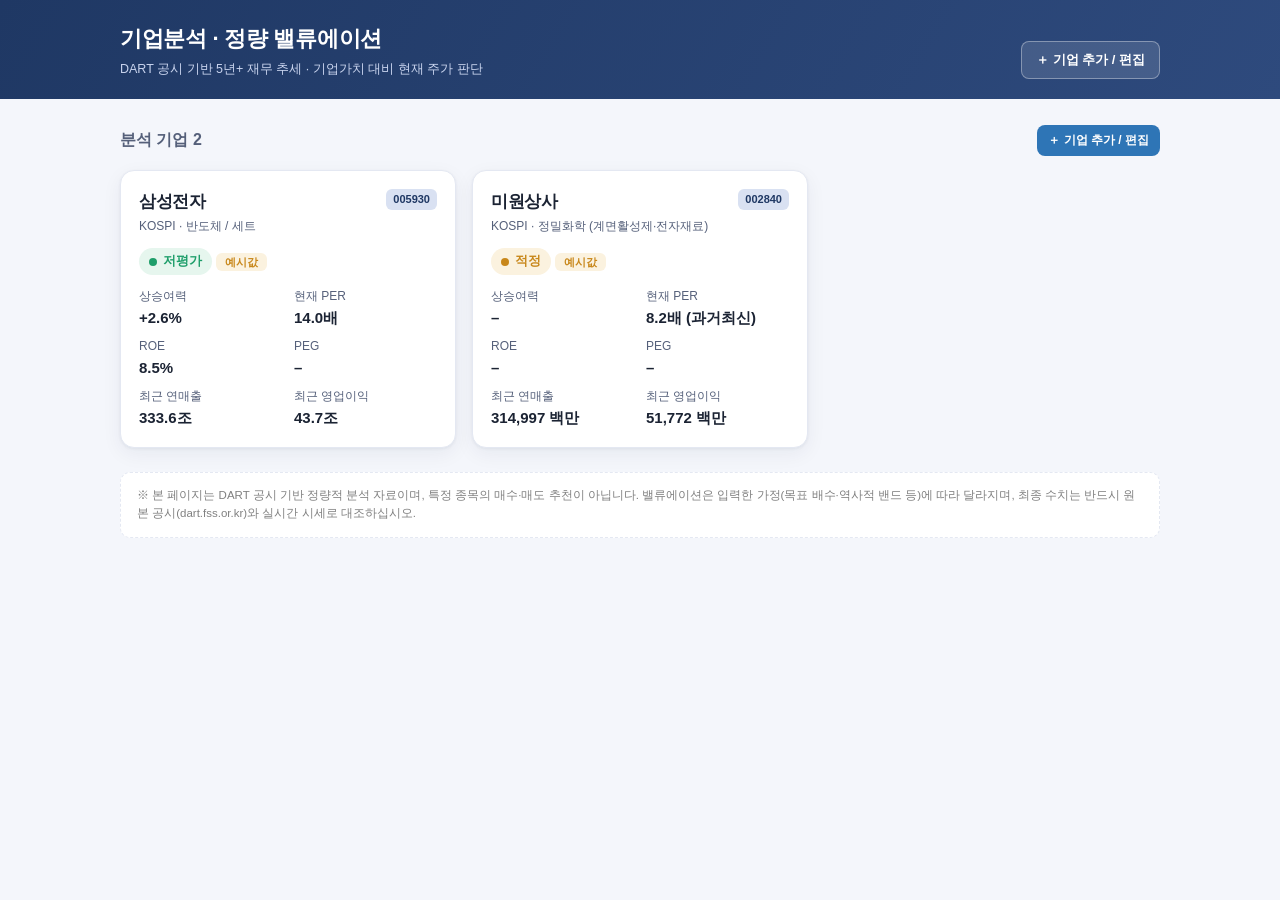
==== index.html @ 5b6ee61e "기업분석 정적 사이트 — 초기 커밋 (밸류에이션·성장지표·OpenDART 수집·가중 프리셋) Co-Authored-By: Claude Fable 5 <noreply@anthropi" ====
<!DOCTYPE html>
<html lang="ko">
<head>
  <meta charset="UTF-8" />
  <meta name="viewport" content="width=device-width, initial-scale=1.0" />
  <title>기업분석 — 정량 밸류에이션</title>
  <meta name="description" content="DART 공시 기반 기업 정량 분석 · 기업가치 대비 현재 주가 판단" />
  <link rel="stylesheet" href="assets/css/style.css" />
</head>
<body>
  <header class="site-header">
    <div class="wrap">
      <div class="brand">
        <h1>기업분석 · 정량 밸류에이션</h1>
        <p>DART 공시 기반 5년+ 재무 추세 · 기업가치 대비 현재 주가 판단</p>
      </div>
      <div class="header-actions">
        <a class="btn ghost" href="editor.html">＋ 기업 추가 / 편집</a>
      </div>
    </div>
  </header>

  <main>
    <div class="wrap" id="app">
      <!-- 목록/상세가 여기에 렌더링됩니다 -->
    </div>
  </main>

  <script src="assets/js/data.js"></script>
  <script src="assets/js/valuation.js"></script>
  <script src="assets/js/charts.js"></script>
  <script src="assets/js/app.js"></script>
</body>
</html>
---- assets/css/style.css ----
/* =============================================================================
 * style.css — 기업분석 대시보드
 * =========================================================================== */
:root {
  --navy: #1f3864;
  --navy-2: #2e4a7d;
  --blue: #2e75b6;
  --orange: #ed7d31;
  --grey: #808080;
  --light: #d9e1f2;
  --bg: #f4f6fb;
  --card: #ffffff;
  --ink: #1b2333;
  --ink-2: #55607a;
  --line: #e4e8f2;
  --green: #1e9e6a;
  --green-bg: #e6f6ee;
  --amber: #c8871a;
  --amber-bg: #fbf2df;
  --red: #d1495b;
  --red-bg: #fbe9ec;
  --shadow: 0 1px 3px rgba(20, 32, 60, .06), 0 6px 20px rgba(20, 32, 60, .06);
}

* { box-sizing: border-box; }
html, body { margin: 0; padding: 0; }
body {
  font-family: "Pretendard", "Malgun Gothic", "맑은 고딕", -apple-system, "Segoe UI", sans-serif;
  background: var(--bg);
  color: var(--ink);
  line-height: 1.55;
  -webkit-font-smoothing: antialiased;
}
a { color: var(--blue); text-decoration: none; }
a:hover { text-decoration: underline; }

/* ---------- Header ---------- */
.site-header {
  background: linear-gradient(120deg, var(--navy) 0%, var(--navy-2) 100%);
  color: #fff;
  padding: 22px 0 20px;
}
.wrap { max-width: 1080px; margin: 0 auto; padding: 0 20px; }
.site-header .wrap { display: flex; align-items: flex-end; justify-content: space-between; gap: 16px; flex-wrap: wrap; }
.brand h1 { margin: 0; font-size: 22px; letter-spacing: -.3px; }
.brand p { margin: 4px 0 0; font-size: 12.5px; color: #c9d4ee; }
.header-actions { display: flex; gap: 8px; }

.btn {
  display: inline-flex; align-items: center; gap: 6px;
  padding: 8px 14px; border-radius: 8px; font-size: 13px; font-weight: 600;
  border: 1px solid transparent; cursor: pointer; background: #fff; color: var(--navy);
  transition: transform .05s ease, box-shadow .15s ease, background .15s ease;
}
.btn:hover { text-decoration: none; box-shadow: var(--shadow); }
.btn:active { transform: translateY(1px); }
.btn.ghost { background: rgba(255, 255, 255, .12); color: #fff; border-color: rgba(255, 255, 255, .35); }
.btn.ghost:hover { background: rgba(255, 255, 255, .2); }
.btn.primary { background: var(--blue); color: #fff; }
.btn.primary:hover { background: #2364a0; }
.btn.sm { padding: 5px 10px; font-size: 12px; }
.btn.danger { color: var(--red); border-color: #f0c4cb; background: #fff; }

/* ---------- Gallery ---------- */
main { padding: 26px 0 60px; }
.gallery-head { display: flex; align-items: center; justify-content: space-between; margin-bottom: 14px; }
.gallery-head h2 { font-size: 16px; margin: 0; color: var(--ink-2); font-weight: 700; }
.grid {
  display: grid; grid-template-columns: repeat(auto-fill, minmax(300px, 1fr)); gap: 16px;
}
.card {
  background: var(--card); border: 1px solid var(--line); border-radius: 14px; padding: 18px;
  box-shadow: var(--shadow); cursor: pointer; transition: transform .12s ease, box-shadow .15s ease;
  display: flex; flex-direction: column; gap: 12px;
}
.card:hover { transform: translateY(-2px); box-shadow: 0 8px 28px rgba(20, 32, 60, .12); }
.card-top { display: flex; align-items: flex-start; justify-content: space-between; gap: 10px; }
.card-name { font-size: 17px; font-weight: 800; letter-spacing: -.3px; }
.card-meta { font-size: 12px; color: var(--ink-2); margin-top: 2px; }
.ticker-chip {
  font-size: 11px; color: var(--navy); background: var(--light); border-radius: 6px;
  padding: 2px 7px; font-weight: 700; white-space: nowrap;
}
.card-mini { display: grid; grid-template-columns: 1fr 1fr; gap: 8px 12px; }
.mini { font-size: 12px; color: var(--ink-2); }
.mini b { display: block; font-size: 15px; color: var(--ink); font-weight: 700; }

/* ---------- Signal badge ---------- */
.signal {
  display: inline-flex; align-items: center; gap: 6px; font-weight: 800; font-size: 12.5px;
  padding: 4px 10px; border-radius: 20px; white-space: nowrap;
}
.signal .dot { width: 8px; height: 8px; border-radius: 50%; }
.signal.under { background: var(--green-bg); color: var(--green); }
.signal.under .dot { background: var(--green); }
.signal.fair { background: var(--amber-bg); color: var(--amber); }
.signal.fair .dot { background: var(--amber); }
.signal.over { background: var(--red-bg); color: var(--red); }
.signal.over .dot { background: var(--red); }
.signal.na { background: #eef1f6; color: var(--grey); }
.signal.na .dot { background: var(--grey); }
.signal.lg { font-size: 15px; padding: 7px 16px; }

/* ---------- Detail view ---------- */
.detail-head { display: flex; align-items: flex-start; justify-content: space-between; gap: 16px; flex-wrap: wrap; margin-bottom: 6px; }
.detail-title { display: flex; align-items: center; gap: 12px; flex-wrap: wrap; }
.detail-title h2 { margin: 0; font-size: 26px; letter-spacing: -.5px; }
.detail-sub { color: var(--ink-2); font-size: 13px; margin: 2px 0 0; }
.back-link { font-size: 13px; color: var(--ink-2); display: inline-flex; gap: 4px; align-items: center; margin-bottom: 12px; }

.section { background: var(--card); border: 1px solid var(--line); border-radius: 14px; padding: 20px 22px; box-shadow: var(--shadow); margin-top: 18px; }
.section h3 { margin: 0 0 4px; font-size: 15px; color: var(--navy); }
.section .hint { font-size: 12px; color: var(--ink-2); margin: 0 0 14px; }

/* Valuation verdict block */
.verdict { display: grid; grid-template-columns: auto 1fr; gap: 20px; align-items: center; }
.verdict-left { text-align: center; padding-right: 20px; border-right: 1px solid var(--line); }
.verdict-left .upside { font-size: 30px; font-weight: 800; letter-spacing: -1px; margin: 8px 0 2px; }
.verdict-left .upside.pos { color: var(--green); }
.verdict-left .upside.neg { color: var(--red); }
.verdict-left small { color: var(--ink-2); font-size: 12px; }
.metric-grid { display: grid; grid-template-columns: repeat(auto-fit, minmax(120px, 1fr)); gap: 14px 18px; }
.metric { }
.metric .lbl { font-size: 12px; color: var(--ink-2); }
.metric .val { font-size: 18px; font-weight: 700; margin-top: 1px; }
.metric .sub { font-size: 11px; color: var(--grey); }

/* PER band bar */
.band { margin-top: 6px; }
.band-track { position: relative; height: 8px; border-radius: 6px; background: linear-gradient(90deg, var(--green-bg), var(--amber-bg), var(--red-bg)); }
.band-marker { position: absolute; top: -4px; width: 3px; height: 16px; background: var(--navy); border-radius: 2px; transform: translateX(-50%); }
.band-scale { display: flex; justify-content: space-between; font-size: 11px; color: var(--ink-2); margin-top: 4px; }

.example-badge { font-size: 11px; font-weight: 700; color: var(--amber); background: var(--amber-bg); padding: 3px 9px; border-radius: 6px; }

/* Table */
.tbl-scroll { overflow-x: auto; }
table.fin { width: 100%; border-collapse: collapse; font-size: 12.5px; }
table.fin th, table.fin td { padding: 7px 10px; text-align: right; border-bottom: 1px solid var(--line); white-space: nowrap; }
table.fin th { background: var(--navy); color: #fff; font-weight: 600; position: sticky; top: 0; }
table.fin td:first-child, table.fin th:first-child { text-align: center; }
table.fin tr.sum td { background: var(--light); font-weight: 700; }
table.fin tbody tr:hover td { background: #f7f9fd; }

/* Chart */
.chart-box { width: 100%; overflow-x: auto; }
.combo-chart { width: 100%; height: auto; min-width: 560px; display: block; }
.combo-chart .grid { stroke: #eef1f6; stroke-width: 1; }
.combo-chart .grid.zero { stroke: #c7cee0; }
.combo-chart .axis-lbl { fill: var(--ink-2); font-size: 10px; }
.combo-chart .axis-lbl.r { fill: var(--grey); }
.combo-chart .bar { }
.combo-chart .line { }
.chart-legend { display: flex; gap: 18px; justify-content: center; margin-top: 6px; font-size: 12px; color: var(--ink-2); flex-wrap: wrap; }
.legend-item { display: inline-flex; align-items: center; gap: 6px; }
.legend-mark { width: 14px; height: 10px; border-radius: 2px; display: inline-block; }
.legend-mark.line { height: 3px; border-radius: 2px; }

/* Commentary */
.commentary-item { padding: 12px 0; border-bottom: 1px dashed var(--line); }
.commentary-item:last-child { border-bottom: none; }
.commentary-item h4 { margin: 0 0 4px; font-size: 13.5px; color: var(--navy); }
.commentary-item p { margin: 0; font-size: 13px; color: var(--ink); }

/* Empty / disclaimer */
.empty { text-align: center; padding: 60px 20px; color: var(--ink-2); }
.empty h3 { color: var(--ink); }
.disclaimer { font-size: 11.5px; color: var(--grey); margin-top: 24px; padding: 14px 16px; background: #fff; border: 1px dashed var(--line); border-radius: 10px; }

/* ---------- Editor ---------- */
.editor-layout { display: block; }              /* 미리보기는 폼 아래 전체폭 */
.form-panel { max-width: 900px; }
.field { margin-bottom: 14px; }
.field label { display: block; font-size: 12.5px; font-weight: 600; color: var(--ink-2); margin-bottom: 4px; }
.field .desc { font-size: 11px; color: var(--grey); font-weight: 400; }
.field input, .field select, .field textarea {
  width: 100%; padding: 8px 10px; border: 1px solid var(--line); border-radius: 8px; font-size: 13px;
  font-family: inherit; color: var(--ink); background: #fff;
}
.field input:focus, .field textarea:focus, .field select:focus { outline: none; border-color: var(--blue); box-shadow: 0 0 0 3px rgba(46, 117, 182, .12); }
.field.dart input { background: #fffdef; }
.row2 { display: grid; grid-template-columns: 1fr 1fr; gap: 12px; }
.row3 { display: grid; grid-template-columns: 1fr 1fr 1fr; gap: 12px; }
.qtable { width: 100%; border-collapse: collapse; font-size: 12px; }
.qtable th, .qtable td { padding: 3px; border-bottom: 1px solid var(--line); }
.qtable th { color: var(--ink-2); font-weight: 600; font-size: 11px; }
.qtable input { width: 100%; padding: 5px 6px; border: 1px solid var(--line); border-radius: 6px; font-size: 12px; text-align: right; }
.qtable input.dart { background: #fffdef; }
.qtable td.rm { text-align: center; width: 26px; }
.icon-btn { border: none; background: none; color: var(--red); cursor: pointer; font-size: 15px; line-height: 1; padding: 2px 4px; }
.preview-panel { position: static; margin-top: 24px; border-top: 2px solid var(--light); padding-top: 18px; }
.mono-out { width: 100%; height: 180px; font-family: ui-monospace, "Consolas", monospace; font-size: 11px; white-space: pre; }
.toolbar { display: flex; gap: 8px; flex-wrap: wrap; margin: 8px 0 16px; }
.small-note { font-size: 11.5px; color: var(--ink-2); }
.divider { border: none; border-top: 1px solid var(--line); margin: 18px 0; }
.fieldset-title { font-size: 13px; font-weight: 800; color: var(--navy); margin: 20px 0 10px; padding-bottom: 6px; border-bottom: 2px solid var(--light); }

/* DART 미리보기 / 체크리스트 */
.dart-preview { border: 1px solid var(--blue); border-radius: 10px; padding: 12px 14px; margin-top: 10px; background: #f5f9fe; }
.dart-preview h4 { margin: 0 0 8px; font-size: 13px; color: var(--navy); }
.dart-preview table.qtable td { border-bottom: 1px solid #e0e8f4; }
.check-row { display: flex; align-items: baseline; gap: 8px; padding: 6px 0; border-bottom: 1px dashed var(--line); font-size: 13px; }
.check-row:last-child { border-bottom: none; }
.check-row .chk { width: 16px; font-weight: 800; }
.check-row.ok .chk { color: var(--green); }
.check-row.todo .chk { color: var(--amber); }
.check-row .chk-label { font-weight: 600; flex: 0 0 auto; }
.check-row.todo .chk-label { color: var(--amber); }
.check-row .chk-note { color: var(--ink-2); font-size: 11.5px; margin-left: auto; text-align: right; }

@media (max-width: 820px) {
  .editor-layout { grid-template-columns: 1fr; }
  .preview-panel { position: static; }
  .verdict { grid-template-columns: 1fr; }
  .verdict-left { border-right: none; border-bottom: 1px solid var(--line); padding: 0 0 14px; }
}
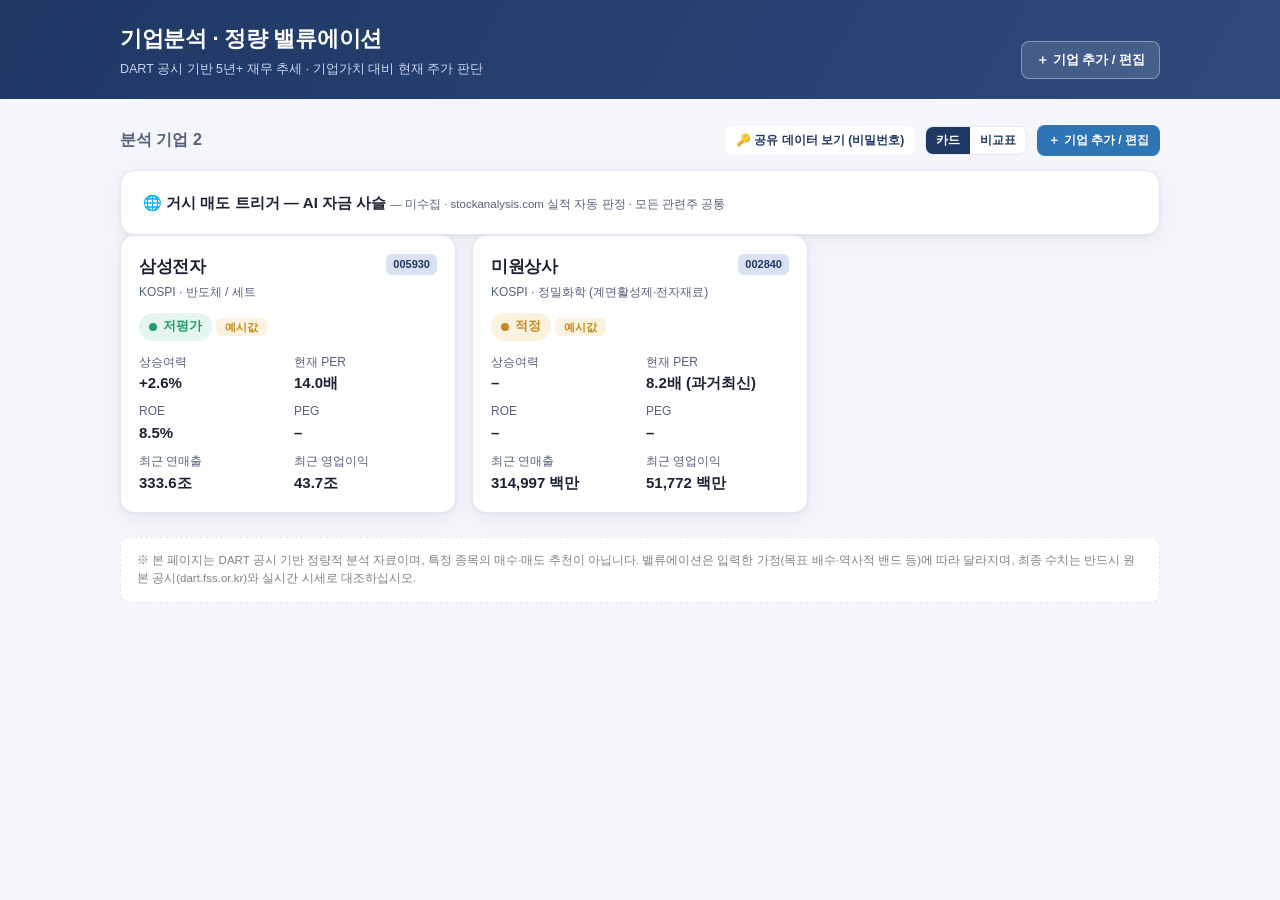
==== commit ed773580: "거시 매도 트리거 카드(AI 자금 사슬): stockanalysis.com 실적 자동 판정 + 수동 오버라이드 + 전역 경보 배너 - 워커/로컬프록시에 ?sa=TICKER 파서 추" ====
--- a/index.html
+++ b/index.html
@@ -26,6 +26,9 @@
     </div>
   </main>
 
+  <script src="assets/js/config.js"></script>
+  <script src="assets/js/store.js"></script>
+  <script src="assets/js/macro.js"></script>
   <script src="assets/js/data.js"></script>
   <script src="assets/js/valuation.js"></script>
   <script src="assets/js/charts.js"></script>
